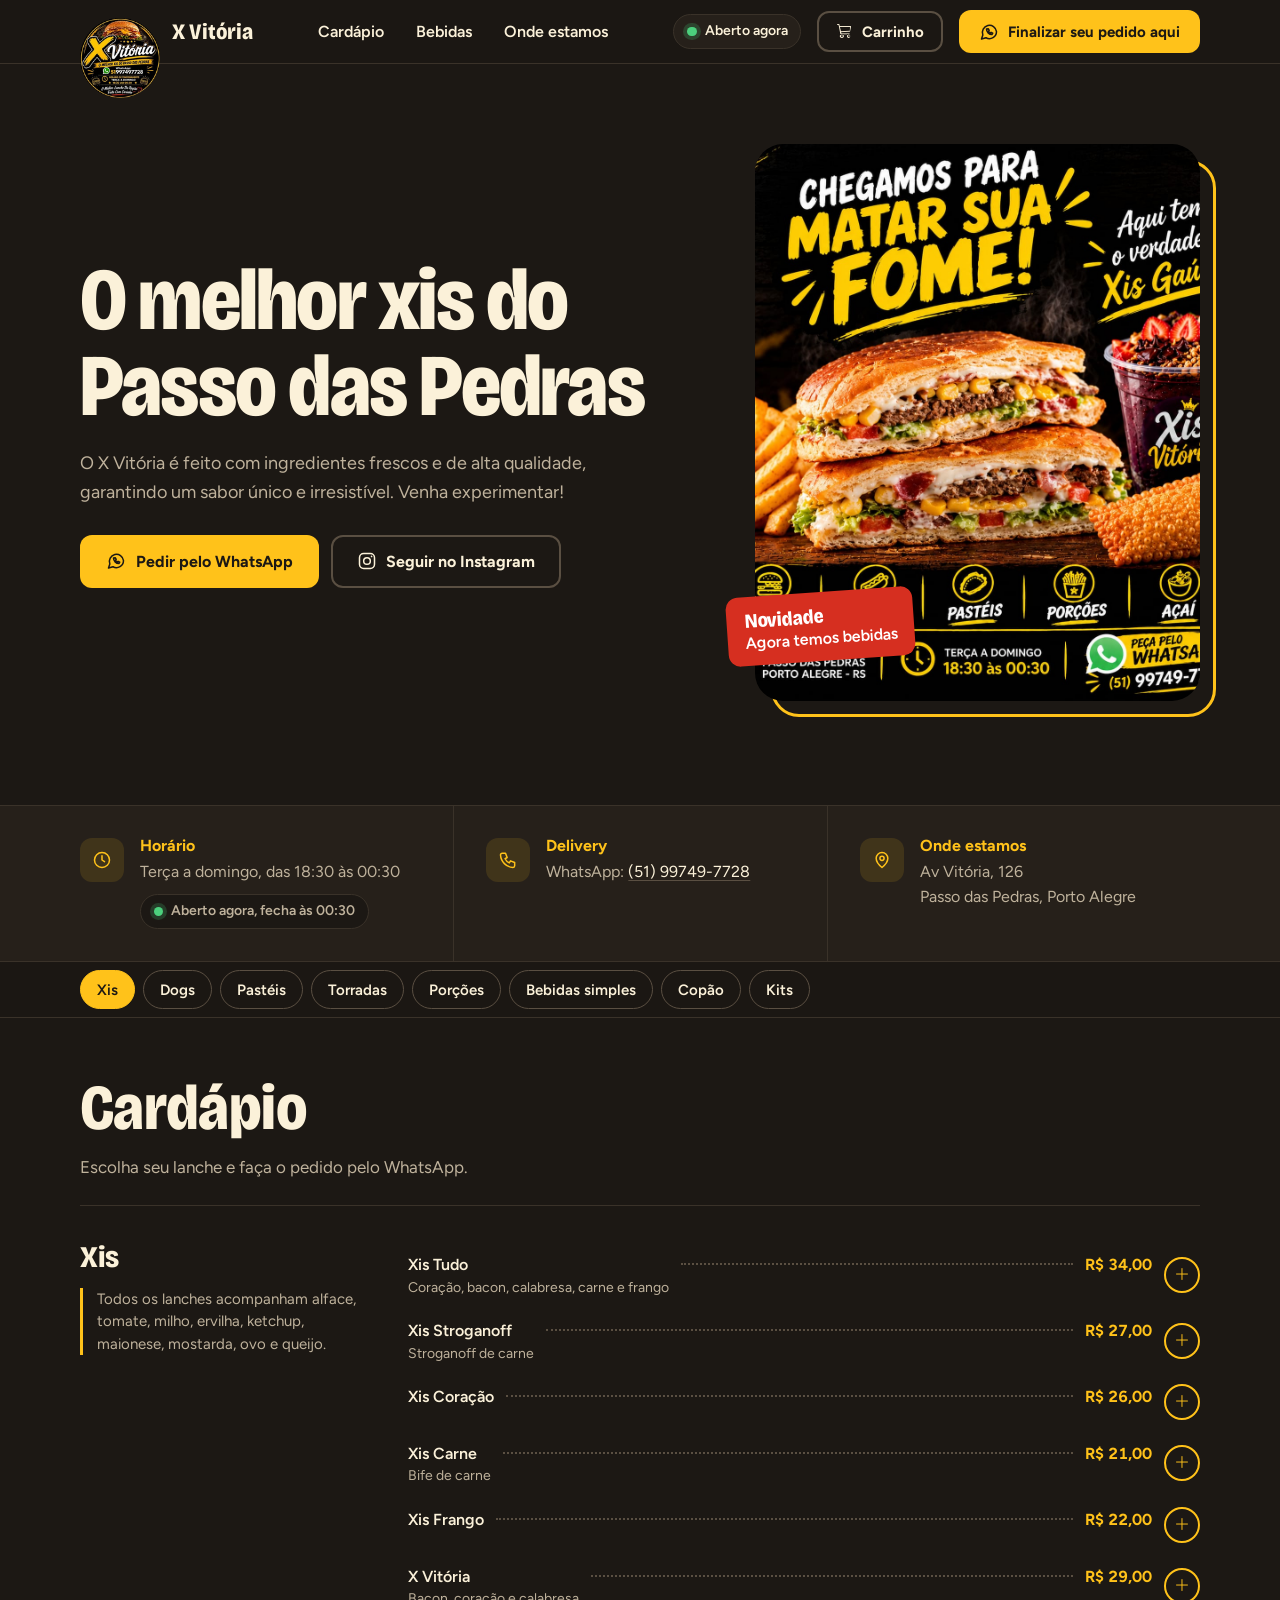
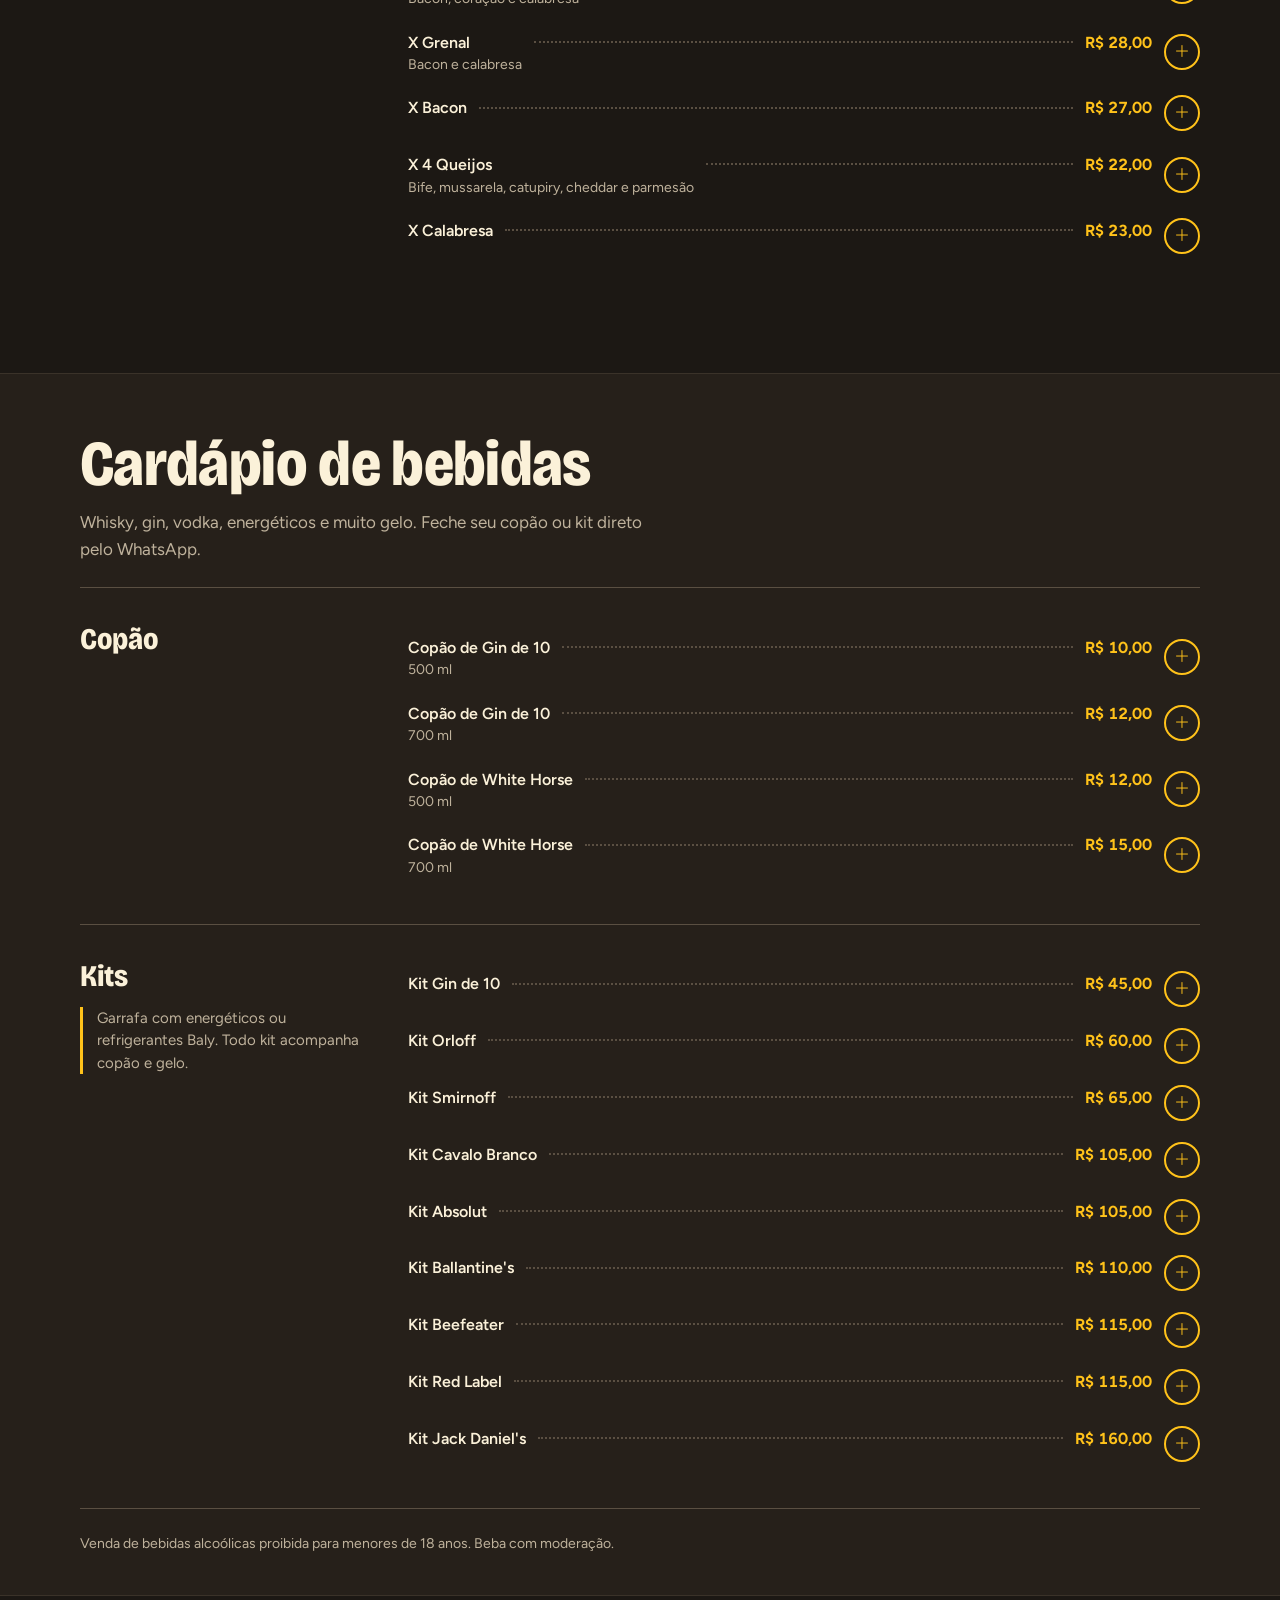
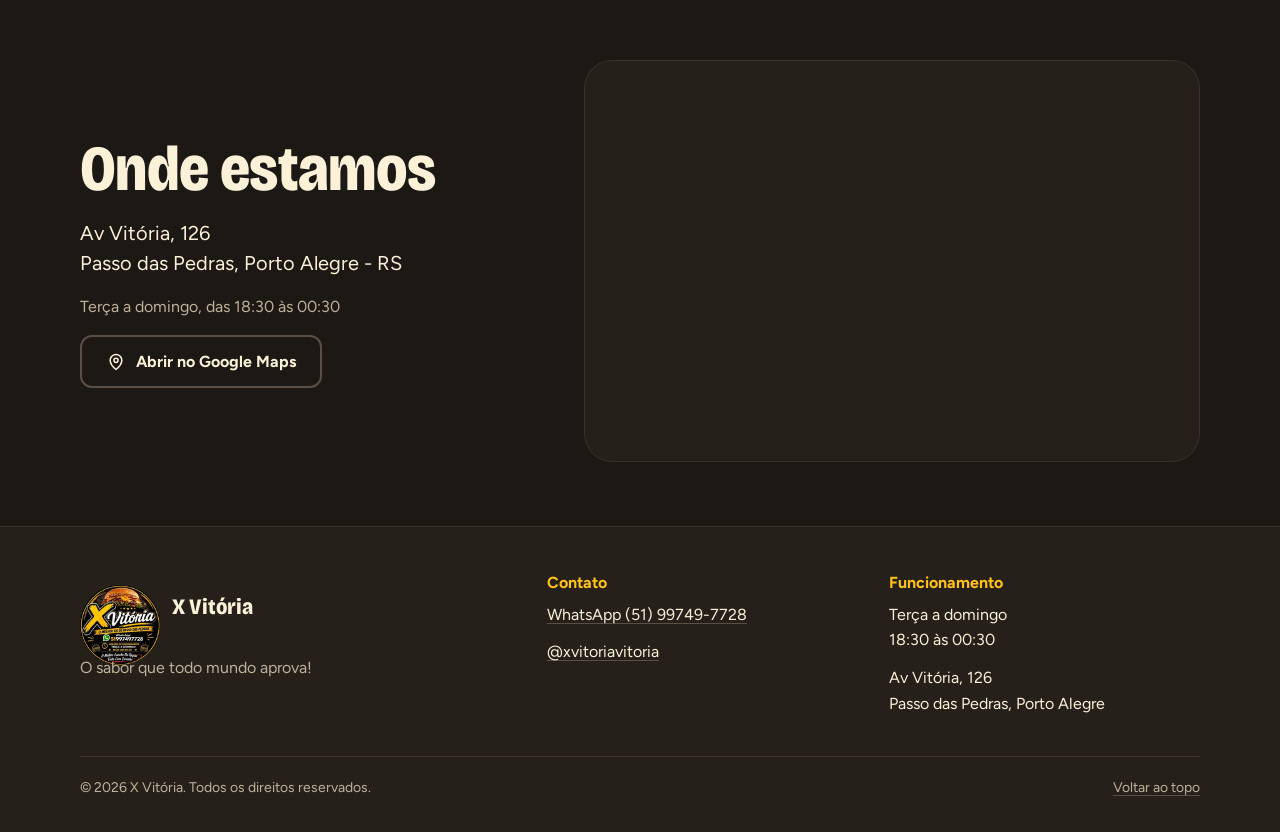
==== index.html @ 12dd5bd5 "Add files via upload" ====
<!DOCTYPE html>
<html lang="pt-BR">
<head>
    <meta charset="UTF-8">
    <meta name="viewport" content="width=device-width, initial-scale=1.0">

    <title>X Vitória | Xis, dogs e pastéis no Passo das Pedras, Porto Alegre</title>
    <meta name="description" content="Cardápio e pedidos do X Vitória, no Passo das Pedras, em Porto Alegre. Xis, dogs, pastéis, porções e bebidas. Terça a domingo, das 18:30 às 00:30. Peça pelo WhatsApp.">
    <meta name="theme-color" content="#1c1814">

    <!-- Aparência quando o link é compartilhado (WhatsApp, Instagram, etc.) -->
    <meta property="og:type" content="restaurant">
    <meta property="og:locale" content="pt_BR">
    <meta property="og:title" content="X Vitória | O melhor xis do Passo das Pedras">
    <meta property="og:description" content="Xis, dogs, pastéis, porções e bebidas. Terça a domingo, das 18:30 às 00:30. Peça pelo WhatsApp.">
    <!-- Quando o site estiver no ar, adicione a imagem de compartilhamento com o endereço completo:
    <meta property="og:image" content="https://SEU-DOMINIO.com.br/xis.jpg"> -->

    <!-- FAVICON (ícone da aba do navegador): quando tiver o logo, tire os comentários da linha abaixo
    <link rel="icon" href="logo.png"> -->

    <link rel="preconnect" href="https://fonts.googleapis.com">
    <link rel="preconnect" href="https://fonts.gstatic.com" crossorigin>
    <link rel="stylesheet" href="https://fonts.googleapis.com/css2?family=Bricolage+Grotesque:opsz,wdth,wght@12..96,75..100,600..800&family=Figtree:wght@400;500;600;700&display=swap">
    <link rel="stylesheet" href="https://cdn.jsdelivr.net/npm/bootstrap-icons@1.13.1/font/bootstrap-icons.min.css">
    <link rel="stylesheet" href="style.css">

    <!-- Dados estruturados: ajudam o Google a mostrar horário, telefone e endereço nas buscas -->
    <script type="application/ld+json">
    {
        "@context": "https://schema.org",
        "@type": "Restaurant",
        "name": "X Vitória",
        "description": "Xis, dogs, pastéis, porções e bebidas no Passo das Pedras.",
        "servesCuisine": ["Xis", "Lanches", "Pastéis", "Porções"],
        "telephone": "+55 51 99749-7728",
        "address": {
            "@type": "PostalAddress",
            "streetAddress": "Av Vitória, 126 - Passo das Pedras",
            "addressLocality": "Porto Alegre",
            "addressRegion": "RS",
            "addressCountry": "BR"
        },
        "openingHoursSpecification": [{
            "@type": "OpeningHoursSpecification",
            "dayOfWeek": ["Tuesday", "Wednesday", "Thursday", "Friday", "Saturday", "Sunday"],
            "opens": "18:30",
            "closes": "00:30"
        }],
        "sameAs": ["https://www.instagram.com/xvitoriavitoria"]
    }
    </script>
</head>
<body id="topo">

    <!-- Ícones reutilizáveis (aparecem onde houver <use href="#i-...">) -->
    <svg width="0" height="0" style="position:absolute" aria-hidden="true" focusable="false">
        <symbol id="i-whatsapp" viewBox="0 0 24 24"><path d="M21 11.5a8.5 8.5 0 0 1-12.6 7.4L3 20.5l1.6-5A8.5 8.5 0 1 1 21 11.5z"/><path d="M9 8.5c0 3.5 3 6.5 6.5 6.5l1-1.6-2-1-1 .8c-.9-.4-1.7-1.2-2.1-2.1l.8-1-1-2z"/></symbol>
        <symbol id="i-instagram" viewBox="0 0 24 24"><rect x="3" y="3" width="18" height="18" rx="5"/><circle cx="12" cy="12" r="4"/><circle cx="17.5" cy="6.5" r="1" fill="currentColor" stroke="none"/></symbol>
        <symbol id="i-relogio" viewBox="0 0 24 24"><circle cx="12" cy="12" r="9"/><path d="M12 7v5l3 2"/></symbol>
        <symbol id="i-telefone" viewBox="0 0 24 24"><path d="M5 4h4l2 5-2.5 1.5a11 11 0 0 0 5 5L15 13l5 2v4a2 2 0 0 1-2 2A16 16 0 0 1 3 6a2 2 0 0 1 2-2z"/></symbol>
        <symbol id="i-local" viewBox="0 0 24 24"><path d="M12 21s7-5.5 7-11a7 7 0 1 0-14 0c0 5.5 7 11 7 11z"/><circle cx="12" cy="10" r="2.5"/></symbol>
    </svg>

    <a class="pular" href="#conteudo">Pular para o conteúdo</a>

    <!-- ==================== CABEÇALHO ==================== -->
    <header class="topo">
        <div class="container topo-conteudo">

            <a class="marca" href="#topo" aria-label="X Vitória, voltar ao início">
                <span class="logo-slot"><img src="img/favicon.png" alt="Logo do X Vitória"> </span>
                <span class="marca-nome">X Vitória</span>
            </a>

            <nav class="menu-principal" aria-label="Principal">
                <a href="#cardapio">Cardápio</a>
                <a href="#bebidas">Bebidas</a>
                <a href="#localizacao">Onde estamos</a>
            </nav>

            <div class="topo-acoes">
                <p class="status" data-status="curto">
                    <span class="status-ponto" aria-hidden="true"></span>
                    <span class="status-texto">Terça a domingo</span>
                </p>
                <a class="btn btn-contorno btn-pequeno carrinho-topo" href="pedido.html" aria-label="Ver carrinho">
                    <i class="bi bi-cart3" aria-hidden="true"></i>
                    <span>Carrinho</span>
                    <b class="carrinho-contador" data-carrinho-contador hidden>0</b>
                </a>
                <a class="btn btn-primario btn-pequeno topo-cta" href="pedido.html" target="_blank" rel="noopener">
                    <svg class="icone" aria-hidden="true"><use href="#i-whatsapp"/></svg>
                    Finalizar seu pedido aqui
                </a>
            </div>

        </div>
    </header>

    <main id="conteudo">

        <!-- ==================== HERO ==================== -->
        <section class="hero" aria-labelledby="titulo-hero">
            <div class="container hero-grade">

                <div class="hero-texto">
                    <h1 id="titulo-hero">O melhor xis do Passo das Pedras</h1>
                    <p>O X Vitória é feito com ingredientes frescos e de alta qualidade, garantindo um sabor único e irresistível. Venha experimentar!</p>
                    <div class="hero-acoes">
                        <a class="btn btn-primario" href="https://wa.me/5551997497728?text=Ol%C3%A1!%20Vim%20pelo%20site%20e%20quero%20fazer%20um%20pedido." target="_blank" rel="noopener">
                            <svg class="icone" aria-hidden="true"><use href="#i-whatsapp"/></svg>
                            Pedir pelo WhatsApp
                        </a>
                        <a class="btn btn-contorno" href="https://www.instagram.com/xvitoriavitoria" target="_blank" rel="noopener">
                            <svg class="icone" aria-hidden="true"><use href="#i-instagram"/></svg>
                            Seguir no Instagram
                        </a>
                    </div>
                </div>

                <figure class="hero-foto">
                    <div class="hero-foto-moldura">
                        <img src="img/log.pag.jpeg" alt="Xis do X Vitória" fetchpriority="high">
                    </div>
                    <a class="selo" href="#bebidas">
                        <strong>Novidade</strong>
                        Agora temos bebidas
                    </a>
                </figure>

            </div>
        </section>

        <!-- ==================== INFORMAÇÕES RÁPIDAS ==================== -->
        <section class="info" aria-label="Horário, pedidos e endereço">
            <div class="container info-grade">

                <div class="info-item">
                    <span class="info-icone"><svg class="icone" aria-hidden="true"><use href="#i-relogio"/></svg></span>
                    <div>
                        <h2 class="info-titulo">Horário</h2>
                        <p>Terça a domingo, das 18:30 às 00:30</p>
                        <p class="status status-inline" data-status="longo">
                            <span class="status-ponto" aria-hidden="true"></span>
                            <span class="status-texto">Verificando horário</span>
                        </p>
                    </div>
                </div>

                <div class="info-item">
                    <span class="info-icone"><svg class="icone" aria-hidden="true"><use href="#i-telefone"/></svg></span>
                    <div>
                        <h2 class="info-titulo">Delivery</h2>
                        <p>WhatsApp: <a href="https://wa.me/5551997497728" target="_blank" rel="noopener">(51) 99749-7728</a></p>
                    </div>
                </div>

                <div class="info-item">
                    <span class="info-icone"><svg class="icone" aria-hidden="true"><use href="#i-local"/></svg></span>
                    <div>
                        <h2 class="info-titulo">Onde estamos</h2>
                        <p>Av Vitória, 126<br>Passo das Pedras, Porto Alegre</p>
                    </div>
                </div>

            </div>
        </section>

        <!-- ==================== CARDÁPIO + BEBIDAS ==================== -->
        <div class="menu">

            <nav class="cat-nav" aria-label="Categorias do cardápio">
                <div class="cat-nav-interno">
                    <ul class="cat-lista">
                        <li><a href="#xis">Xis</a></li>
                        <li><a href="#dogs">Dogs</a></li>
                        <li><a href="#pasteis">Pastéis</a></li>
                        <li><a href="#torradas">Torradas</a></li>
                        <li><a href="#porcoes">Porções</a></li>
                        <li><a href="#bebidas-simples">Bebidas simples</a></li>
                        <li><a href="#copao">Copão</a></li>
                        <li><a href="#kits">Kits</a></li>
                    </ul>
                </div>
            </nav>

            <section class="secao" id="cardapio" aria-labelledby="titulo-cardapio">
                <div class="container">
                    <div class="secao-cabecalho">
                        <h2 id="titulo-cardapio">Cardápio</h2>
                        <p>Escolha seu lanche e faça o pedido pelo WhatsApp.</p>
                    </div>

                    <div class="categoria" id="xis">
                        <div class="categoria-cabecalho">
                            <h3>Xis</h3>
                            <p class="categoria-nota">Todos os lanches acompanham alface, tomate, milho, ervilha, ketchup, maionese, mostarda, ovo e queijo.</p>
                        </div>
                        <ul class="lista">
                            <li class="item"><div class="item-info"><span class="item-nome">Xis Tudo</span><span class="item-desc">Coração, bacon, calabresa, carne e frango</span></div><span class="item-pontos" aria-hidden="true"></span><span class="item-preco">R$ 34,00</span></li>
                            <li class="item"><div class="item-info"><span class="item-nome">Xis Stroganoff</span><span class="item-desc">Stroganoff de carne</span></div><span class="item-pontos" aria-hidden="true"></span><span class="item-preco">R$ 27,00</span></li>
                            <li class="item"><div class="item-info"><span class="item-nome">Xis Coração</span></div><span class="item-pontos" aria-hidden="true"></span><span class="item-preco">R$ 26,00</span></li>
                            <li class="item"><div class="item-info"><span class="item-nome">Xis Carne</span><span class="item-desc">Bife de carne</span></div><span class="item-pontos" aria-hidden="true"></span><span class="item-preco">R$ 21,00</span></li>
                            <li class="item"><div class="item-info"><span class="item-nome">Xis Frango</span></div><span class="item-pontos" aria-hidden="true"></span><span class="item-preco">R$ 22,00</span></li>
                            <li class="item"><div class="item-info"><span class="item-nome">X Vitória</span><span class="item-desc">Bacon, coração e calabresa</span></div><span class="item-pontos" aria-hidden="true"></span><span class="item-preco">R$ 29,00</span></li>
                            <li class="item"><div class="item-info"><span class="item-nome">X Grenal</span><span class="item-desc">Bacon e calabresa</span></div><span class="item-pontos" aria-hidden="true"></span><span class="item-preco">R$ 28,00</span></li>
                            <li class="item"><div class="item-info"><span class="item-nome">X Bacon</span></div><span class="item-pontos" aria-hidden="true"></span><span class="item-preco">R$ 27,00</span></li>
                            <li class="item"><div class="item-info"><span class="item-nome">X 4 Queijos</span><span class="item-desc">Bife, mussarela, catupiry, cheddar e parmesão</span></div><span class="item-pontos" aria-hidden="true"></span><span class="item-preco">R$ 22,00</span></li>
                            <li class="item"><div class="item-info"><span class="item-nome">X Calabresa</span></div><span class="item-pontos" aria-hidden="true"></span><span class="item-preco">R$ 23,00</span></li>
                        </ul>
                    </div>

                    <div class="categoria" id="dogs">
                        <div class="categoria-cabecalho">
                            <h3>Dogs</h3>
                        </div>
                        <ul class="lista">
                            <li class="item"><div class="item-info"><span class="item-nome">Dog 1 salsicha</span></div><span class="item-pontos" aria-hidden="true"></span><span class="item-preco">R$ 13,00</span></li>
                            <li class="item"><div class="item-info"><span class="item-nome">Dog 2 salsichas</span></div><span class="item-pontos" aria-hidden="true"></span><span class="item-preco">R$ 15,00</span></li>
                            <li class="item"><div class="item-info"><span class="item-nome">Dog Calabresa</span></div><span class="item-pontos" aria-hidden="true"></span><span class="item-preco">R$ 17,00</span></li>
                            <li class="item"><div class="item-info"><span class="item-nome">Dog Doce</span><span class="item-desc">Chocolate, morango, queijo e leite condensado</span></div><span class="item-pontos" aria-hidden="true"></span><span class="item-preco">R$ 17,00</span></li>
                        </ul>
                    </div>

                    <div class="categoria" id="pasteis">
                        <div class="categoria-cabecalho">
                            <h3>Pastéis</h3>
                        </div>
                        <ul class="lista">
                            <li class="item"><div class="item-info"><span class="item-nome">Pastel de queijo</span></div><span class="item-pontos" aria-hidden="true"></span><span class="item-preco">R$ 8,50</span></li>
                            <li class="item"><div class="item-info"><span class="item-nome">Pastel de frango</span></div><span class="item-pontos" aria-hidden="true"></span><span class="item-preco">R$ 8,50</span></li>
                            <li class="item"><div class="item-info"><span class="item-nome">Pastel de carne</span></div><span class="item-pontos" aria-hidden="true"></span><span class="item-preco">R$ 8,50</span></li>
                            <li class="item"><div class="item-info"><span class="item-nome">Pastel doce de chocolate</span></div><span class="item-pontos" aria-hidden="true"></span><span class="item-preco">R$ 8,50</span></li>
                            <li class="item"><div class="item-info"><span class="item-nome">Pastel de chocolate branco</span></div><span class="item-pontos" aria-hidden="true"></span><span class="item-preco">R$ 8,50</span></li>
                            <li class="item"><div class="item-info"><span class="item-nome">Pastel de chocolate preto</span></div><span class="item-pontos" aria-hidden="true"></span><span class="item-preco">R$ 8,50</span></li>
                            <li class="item"><div class="item-info"><span class="item-nome">Pastel napolitano</span></div><span class="item-pontos" aria-hidden="true"></span><span class="item-preco">R$ 8,50</span></li>
                        </ul>
                    </div>

                    <div class="categoria" id="torradas">
                        <div class="categoria-cabecalho">
                            <h3>Torradas</h3>
                        </div>
                        <ul class="lista">
                            <li class="item"><div class="item-info"><span class="item-nome">Presunto e queijo</span></div><span class="item-pontos" aria-hidden="true"></span><span class="item-preco">R$ 15,00</span></li>
                            <li class="item"><div class="item-info"><span class="item-nome">Carne</span></div><span class="item-pontos" aria-hidden="true"></span><span class="item-preco">R$ 15,00</span></li>
                            <li class="item"><div class="item-info"><span class="item-nome">Frango</span></div><span class="item-pontos" aria-hidden="true"></span><span class="item-preco">R$ 15,00</span></li>
                            <li class="item"><div class="item-info"><span class="item-nome">Calabresa</span></div><span class="item-pontos" aria-hidden="true"></span><span class="item-preco">R$ 15,00</span></li>
                        </ul>
                    </div>

                    <div class="categoria" id="porcoes">
                        <div class="categoria-cabecalho">
                            <h3>Porções</h3>
                        </div>
                        <ul class="lista">
                            <li class="item"><div class="item-info"><span class="item-nome">Picadão</span><span class="item-desc">Carne, coração, calabresa, batata frita e pão torrado</span></div><span class="item-pontos" aria-hidden="true"></span><span class="item-preco">R$ 60,00</span></li>
                            <li class="item"><div class="item-info"><span class="item-nome">Fritas sem queijo</span></div><span class="item-pontos" aria-hidden="true"></span><span class="item-preco">R$ 23,00</span></li>
                            <li class="item"><div class="item-info"><span class="item-nome">Fritas com queijo</span></div><span class="item-pontos" aria-hidden="true"></span><span class="item-preco">R$ 27,00</span></li>
                            <li class="item"><div class="item-info"><span class="item-nome">Fritas com queijo cheddar e bacon</span></div><span class="item-pontos" aria-hidden="true"></span><span class="item-preco">R$ 33,00</span></li>
                            <li class="item"><div class="item-info"><span class="item-nome">Fritas com queijo e calabresa</span></div><span class="item-pontos" aria-hidden="true"></span><span class="item-preco">R$ 33,00</span></li>
                        </ul>
                    </div>

                    <div class="categoria" id="bebidas-simples">
                        <div class="categoria-cabecalho">
                            <h3>Bebidas simples</h3>
                        </div>
                        <ul class="lista">
                            <li class="item"><div class="item-info"><span class="item-nome">Refrigerante 2L</span></div><span class="item-pontos" aria-hidden="true"></span><span class="item-preco">R$ 10,00</span></li>
                            <li class="item"><div class="item-info"><span class="item-nome">Coca-Cola 2L</span></div><span class="item-pontos" aria-hidden="true"></span><span class="item-preco">R$ 13,00</span></li>
                            <li class="item"><div class="item-info"><span class="item-nome">Água sem gás</span></div><span class="item-pontos" aria-hidden="true"></span><span class="item-preco">R$ 10,00</span></li>
                            <li class="item"><div class="item-info"><span class="item-nome">Água com gás</span></div><span class="item-pontos" aria-hidden="true"></span><span class="item-preco">R$ 10,00</span></li>
                            <li class="item"><div class="item-info"><span class="item-nome">Cerveja litrão</span></div><span class="item-pontos" aria-hidden="true"></span><span class="item-preco">R$ 12,00</span></li>
                            <li class="item"><div class="item-info"><span class="item-nome">Cerveja lata</span></div><span class="item-pontos" aria-hidden="true"></span><span class="item-preco">R$ 6,00</span></li>
                            <li class="item"><div class="item-info"><span class="item-nome">Refrigerante lata</span></div><span class="item-pontos" aria-hidden="true"></span><span class="item-preco">R$ 5,00</span></li>
                        </ul>
                    </div>
                </div>
            </section>

            <section class="secao secao-bebidas" id="bebidas" aria-labelledby="titulo-bebidas">
                <div class="container">
                    <div class="secao-cabecalho">
                        <h2 id="titulo-bebidas">Cardápio de bebidas</h2>
                        <p>Whisky, gin, vodka, energéticos e muito gelo. Feche seu copão ou kit direto pelo WhatsApp.</p>
                    </div>

                    <div class="categoria" id="copao">
                        <div class="categoria-cabecalho">
                            <h3>Copão</h3>
                        </div>
                        <ul class="lista">
                            <li class="item"><div class="item-info"><span class="item-nome">Copão de Gin de 10</span><span class="item-desc">500 ml</span></div><span class="item-pontos" aria-hidden="true"></span><span class="item-preco">R$ 10,00</span></li>
                            <li class="item"><div class="item-info"><span class="item-nome">Copão de Gin de 10</span><span class="item-desc">700 ml</span></div><span class="item-pontos" aria-hidden="true"></span><span class="item-preco">R$ 12,00</span></li>
                            <li class="item"><div class="item-info"><span class="item-nome">Copão de White Horse</span><span class="item-desc">500 ml</span></div><span class="item-pontos" aria-hidden="true"></span><span class="item-preco">R$ 12,00</span></li>
                            <li class="item"><div class="item-info"><span class="item-nome">Copão de White Horse</span><span class="item-desc">700 ml</span></div><span class="item-pontos" aria-hidden="true"></span><span class="item-preco">R$ 15,00</span></li>
                        </ul>
                    </div>

                    <div class="categoria" id="kits">
                        <div class="categoria-cabecalho">
                            <h3>Kits</h3>
                            <p class="categoria-nota">Garrafa com energéticos ou refrigerantes Baly. Todo kit acompanha copão e gelo.</p>
                        </div>
                        <ul class="lista">
                            <li class="item"><div class="item-info"><span class="item-nome">Kit Gin de 10</span></div><span class="item-pontos" aria-hidden="true"></span><span class="item-preco">R$ 45,00</span></li>
                            <li class="item"><div class="item-info"><span class="item-nome">Kit Orloff</span></div><span class="item-pontos" aria-hidden="true"></span><span class="item-preco">R$ 60,00</span></li>
                            <li class="item"><div class="item-info"><span class="item-nome">Kit Smirnoff</span></div><span class="item-pontos" aria-hidden="true"></span><span class="item-preco">R$ 65,00</span></li>
                            <li class="item"><div class="item-info"><span class="item-nome">Kit Cavalo Branco</span></div><span class="item-pontos" aria-hidden="true"></span><span class="item-preco">R$ 105,00</span></li>
                            <li class="item"><div class="item-info"><span class="item-nome">Kit Absolut</span></div><span class="item-pontos" aria-hidden="true"></span><span class="item-preco">R$ 105,00</span></li>
                            <li class="item"><div class="item-info"><span class="item-nome">Kit Ballantine's</span></div><span class="item-pontos" aria-hidden="true"></span><span class="item-preco">R$ 110,00</span></li>
                            <li class="item"><div class="item-info"><span class="item-nome">Kit Beefeater</span></div><span class="item-pontos" aria-hidden="true"></span><span class="item-preco">R$ 115,00</span></li>
                            <li class="item"><div class="item-info"><span class="item-nome">Kit Red Label</span></div><span class="item-pontos" aria-hidden="true"></span><span class="item-preco">R$ 115,00</span></li>
                            <li class="item"><div class="item-info"><span class="item-nome">Kit Jack Daniel's</span></div><span class="item-pontos" aria-hidden="true"></span><span class="item-preco">R$ 160,00</span></li>
                        </ul>
                    </div>

                    <p class="aviso-idade">Venda de bebidas alcoólicas proibida para menores de 18 anos. Beba com moderação.</p>
                </div>
            </section>

        </div>

        <!-- ==================== LOCALIZAÇÃO ==================== -->
        <section class="local" id="localizacao" aria-labelledby="titulo-local">
            <div class="container local-grade">

                <div class="local-texto">
                    <h2 id="titulo-local">Onde estamos</h2>
                    <address>
                        Av Vitória, 126<br>
                        Passo das Pedras, Porto Alegre - RS
                    </address>
                    <p>Terça a domingo, das 18:30 às 00:30</p>
                    <a class="btn btn-contorno" href="https://www.google.com/maps/search/?api=1&amp;query=Av+Vit%C3%B3ria+126+Passo+das+Pedras+Porto+Alegre+RS" target="_blank" rel="noopener">
                        <svg class="icone" aria-hidden="true"><use href="#i-local"/></svg>
                        Abrir no Google Maps
                    </a>
                </div>

                <div class="mapa">
                    <iframe
                        title="Mapa com a localização do X Vitória, na Av Vitória, 126, Passo das Pedras"
                        src="https://www.google.com/maps?q=Av+Vit%C3%B3ria+126+Passo+das+Pedras+Porto+Alegre+RS&amp;output=embed"
                        loading="lazy"
                        referrerpolicy="no-referrer-when-downgrade"
                        allowfullscreen></iframe>
                </div>

            </div>
        </section>

    </main>

    <!-- ==================== RODAPÉ ==================== -->
    <footer class="rodape">
        <div class="container">
            <div class="rodape-grade">

                <div class="rodape-marca">
                    <div class="marca">
                        <!-- Segundo espaço do logo: mesmo procedimento do cabeçalho (troque "LOGO" pelo <img>) -->
                        <span class="logo-slot logo-slot-grande"><img src="img/favicon.png" alt="Logo X Vitória"></span>
                        <span class="marca-nome">X Vitória</span>
                    </div>
                    <p>O sabor que todo mundo aprova!</p>
                </div>

                <div>
                    <h2 class="rodape-titulo">Contato</h2>
                    <p><a href="https://wa.me/5551997497728" target="_blank" rel="noopener">WhatsApp (51) 99749-7728</a></p>
                    <p><a href="https://www.instagram.com/xvitoriavitoria" target="_blank" rel="noopener">@xvitoriavitoria</a></p>
                </div>

                <div>
                    <h2 class="rodape-titulo">Funcionamento</h2>
                    <p>Terça a domingo<br>18:30 às 00:30</p>
                    <p>Av Vitória, 126<br>Passo das Pedras, Porto Alegre</p>
                </div>

            </div>

            <div class="rodape-fim">
                <p>© <span data-ano>2026</span> X Vitória. Todos os direitos reservados.</p>
                <a href="#topo">Voltar ao topo</a>
            </div>
        </div>
    </footer>

    <!-- Barra de pedido fixa (só aparece no celular) -->
    <div class="pedido-fixo">
        <a class="btn btn-primario" href="pedido.html" target="_blank" rel="noopener">
            <svg class="icone" aria-hidden="true"><use href="#i-whatsapp"/></svg>
            Finalizar seu pedido
        </a>
    </div>

    <script src="script.js"></script>
</body>
</html>
---- style.css ----
/* ==========================================================================
   X VITÓRIA — style.css

   ÍNDICE
   1. Variáveis (cores, fontes, tamanhos)  ← mude aqui para ajustar o visual
   2. Base
   3. Botões e status
   4. Cabeçalho e logo
   5. Hero (topo da página)
   6. Informações rápidas
   7. Cardápio
   8. Cardápio de bebidas
   9. Localização
   10. Rodapé
   11. Barra de pedido fixa (celular)
   12. Desktop (a partir de 900px)
   ========================================================================== */


/* ==========================================================================
   1. VARIÁVEIS
   A paleta vem dos ingredientes do xis: mostarda, ketchup e maionese.
   ========================================================================== */
:root {
    /* Cores */
    --chapa: #1c1814;          /* fundo principal (cor de chapa quente) */
    --carvao: #26201a;         /* fundo de faixas e painéis */
    --linha: #3a3229;          /* divisórias sutis */
    --linha-forte: #5a4f42;    /* bordas de botões e pontilhado */
    --maionese: #fbf1d9;       /* texto principal */
    --pao: #bfb29c;            /* texto secundário */
    --mostarda: #ffc21a;       /* destaque principal (preços, botões) */
    --ketchup: #d62f20;        /* destaque secundário (selo de novidade) */
    --verde: #4cd07d;          /* só para o "aberto agora" */

    /* Fontes */
    --fonte-titulo: 'Bricolage Grotesque', 'Arial Narrow', Arial, sans-serif;
    --fonte-texto: 'Figtree', system-ui, -apple-system, 'Segoe UI', Roboto, Arial, sans-serif;

    /* Formas */
    --raio: 12px;
    --raio-grande: 28px;

    /* Medidas do layout */
    --header-h: 64px;          /* altura do cabeçalho */
    --nav-h: 56px;             /* altura da barra de categorias */
    --logo-tam: 44px;          /* ALTURA DO LOGO no cabeçalho */
}


/* ==========================================================================
   2. BASE
   ========================================================================== */
*,
*::before,
*::after {
    box-sizing: border-box;
}

html {
    -webkit-text-size-adjust: 100%;
}

/* Rolagem suave, só para quem não pediu para reduzir animações */
@media (prefers-reduced-motion: no-preference) {
    html {
        scroll-behavior: smooth;
    }
}

body {
    margin: 0;
    font-family: var(--fonte-texto);
    font-size: 1rem;
    line-height: 1.6;
    color: var(--maionese);
    background-color: var(--chapa);
    overflow-x: hidden;
}

h1, h2, h3 {
    margin: 0;
    font-family: var(--fonte-titulo);
    font-weight: 800;
    font-stretch: 85%;
    line-height: 1.05;
    letter-spacing: -0.01em;
    color: var(--maionese);
}

p {
    margin: 0;
}

a {
    color: inherit;
}

img {
    max-width: 100%;
}

address {
    font-style: normal;
}

.container {
    width: min(100% - 2.5rem, 1120px);
    margin-inline: auto;
}

/* Foco visível para quem navega pelo teclado */
:focus-visible {
    outline: 3px solid var(--mostarda);
    outline-offset: 3px;
}

/* Link "pular para o conteúdo" (acessibilidade) */
.pular {
    position: absolute;
    left: 1rem;
    top: -4rem;
    z-index: 100;
    padding: 0.75rem 1rem;
    border-radius: var(--raio);
    background: var(--mostarda);
    color: var(--chapa);
    font-weight: 700;
    text-decoration: none;
}

.pular:focus {
    top: 1rem;
}


/* ==========================================================================
   3. BOTÕES E STATUS
   ========================================================================== */
.btn {
    display: inline-flex;
    align-items: center;
    justify-content: center;
    gap: 0.6rem;
    padding: 0.9rem 1.5rem;
    border: 2px solid transparent;
    border-radius: var(--raio);
    font-family: var(--fonte-texto);
    font-size: 1rem;
    font-weight: 700;
    line-height: 1.2;
    text-decoration: none;
    cursor: pointer;
    transition: background-color 0.2s ease, border-color 0.2s ease, color 0.2s ease, transform 0.2s ease;
}

.btn:active {
    transform: translateY(1px);
}

.btn-primario {
    background-color: var(--mostarda);
    color: var(--chapa);
}

.btn-primario:hover {
    background-color: #ffd24d;
}

.btn-contorno {
    border-color: var(--linha-forte);
    color: var(--maionese);
}

.btn-contorno:hover {
    border-color: var(--mostarda);
    color: var(--mostarda);
}

.btn-pequeno {
    padding: 0.6rem 1.1rem;
    font-size: 0.9375rem;
}

/* Ícones (definidos no HTML com <use href="#i-...">) */
.icone {
    flex: none;
    width: 1.25rem;
    height: 1.25rem;
    fill: none;
    stroke: currentColor;
    stroke-width: 1.8;
    stroke-linecap: round;
    stroke-linejoin: round;
}

/* Indicador "Aberto agora / Fechado" (o texto é preenchido pelo script.js) */
.status {
    display: inline-flex;
    align-items: center;
    gap: 0.5rem;
    padding: 0.35rem 0.8rem;
    border: 1px solid var(--linha);
    border-radius: 999px;
    background-color: var(--carvao);
    font-size: 0.875rem;
    font-weight: 600;
    white-space: nowrap;
}

.status-ponto {
    width: 0.6rem;
    height: 0.6rem;
    border-radius: 50%;
    background-color: var(--pao);
}

.status[data-aberto="true"] .status-ponto {
    background-color: var(--verde);
    box-shadow: 0 0 0 4px rgb(76 208 125 / 0.2);
}

.status[data-aberto="false"] .status-ponto {
    background-color: var(--ketchup);
}


/* ==========================================================================
   4. CABEÇALHO E LOGO
   ========================================================================== */
.topo {
    position: sticky;
    top: 0;
    z-index: 50;
    height: var(--header-h);
    background-color: rgb(28 24 20 / 0.92);
    border-bottom: 1px solid var(--linha);
    -webkit-backdrop-filter: blur(10px);
    backdrop-filter: blur(10px);
}

.topo-conteudo {
    display: flex;
    align-items: center;
    justify-content: space-between;
    gap: 1rem;
    height: 100%;
}

.marca {
    display: flex;
    align-items: center;
    gap: 0.75rem;
    color: inherit;
    text-decoration: none;
}

.marca-nome {
    font-family: var(--fonte-titulo);
    font-size: 1.375rem;
    font-weight: 800;
    font-stretch: 85%;
    line-height: 1;
}

/* ---- ESPAÇO DO LOGO ----
   Enquanto não houver imagem, mostra uma caixa tracejada com a palavra LOGO.
   Quando você colocar <img> dentro dele, a caixa some e a imagem se ajusta
   sozinha à altura definida em --logo-tam (no topo deste arquivo). */
.logo-slot {
    display: grid;
    place-items: center;
    height: var(--logo-tam);
    min-width: var(--logo-tam);
    padding-inline: 0.5rem;
    border: 2px dashed var(--linha-forte);
    border-radius: var(--raio);
    color: var(--pao);
    font-family: var(--fonte-titulo);
    font-size: 0.6875rem;
    font-weight: 800;
    letter-spacing: 0.08em;
    line-height: 1;
}

.logo-slot:has(img) {
    padding: 0;
    border: 0;
}

.logo-slot img {
    display: block;
    height: 80%;
    width: auto;
    max-width: 100px;
    object-fit: contain;
}

.logo-slot-grande {
    --logo-tam: 64px;
}

/* Menu de links (só no desktop) */
.menu-principal {
    display: none;
}

.menu-principal a {
    font-weight: 600;
    text-decoration: none;
    transition: color 0.2s ease;
}

.menu-principal a:hover {
    color: var(--mostarda);
}

.topo-acoes {
    display: flex;
    align-items: center;
    gap: 1rem;
}

/* No celular o pedido é feito pela barra fixa de baixo */
.topo-cta {
    display: none;
}


/* ==========================================================================
   5. HERO
   ========================================================================== */
.hero {
    padding-block: 2.5rem 3.5rem;
}

.hero-grade {
    display: grid;
    gap: 2.75rem;
    align-items: center;
}

.hero-texto h1 {
    margin-bottom: 1.25rem;
    font-size: clamp(2.75rem, 10vw, 5.5rem);
    line-height: 0.98;
    letter-spacing: -0.02em;
    text-wrap: balance;
}

.hero-texto p {
    max-width: 34rem;
    margin-bottom: 1.75rem;
    font-size: 1.125rem;
    color: var(--pao);
}

.hero-acoes {
    display: flex;
    flex-wrap: wrap;
    gap: 0.75rem;
}

/* Foto do xis com moldura mostarda deslocada */
.hero-foto {
    position: relative;
    margin: 0;
}

.hero-foto::before {
    content: "";
    position: absolute;
    inset: 0;
    transform: translate(12px, 12px);
    border: 3px solid var(--mostarda);
    border-radius: var(--raio-grande);
}

.hero-foto-moldura {
    position: relative;
    aspect-ratio: 5 / 4;
    overflow: hidden;
    border-radius: var(--raio-grande);
    background-color: var(--carvao);
}

.hero-foto-moldura img {
    display: block;
    width: 100%;
    height: 100%;
    object-fit: cover;
}

/* Se a foto xis.jpg não carregar, mostra um aviso em vez de imagem quebrada */
.hero-foto-moldura.sem-foto {
    display: grid;
    place-items: center;
    border: 2px dashed var(--linha-forte);
    color: var(--pao);
    text-align: center;
}

.hero-foto-moldura.sem-foto img {
    display: none;
}

.hero-foto-moldura.sem-foto::after {
    content: "Coloque a foto do xis\A (arquivo xis.jpg)";
    white-space: pre;
}

/* Selo de novidade sobre a foto */
.selo {
    position: absolute;
    left: -0.5rem;
    bottom: 1.5rem;
    z-index: 2;
    display: block;
    padding: 0.75rem 1.1rem;
    border-radius: var(--raio);
    background-color: var(--ketchup);
    color: #fff;
    font-weight: 600;
    line-height: 1.25;
    text-decoration: none;
    transform: rotate(-4deg);
    transition: transform 0.2s ease;
}

.selo strong {
    display: block;
    font-family: var(--fonte-titulo);
    font-size: 1.25rem;
    font-weight: 800;
    font-stretch: 85%;
}

.selo:hover {
    transform: rotate(-2deg) scale(1.04);
}

/* Única animação automática do site: entrada do topo da página */
@media (prefers-reduced-motion: no-preference) {
    .hero-texto > *,
    .hero-foto {
        animation: entrada 0.7s cubic-bezier(0.2, 0.7, 0.2, 1) both;
    }

    .hero-texto > :nth-child(2) { animation-delay: 0.08s; }
    .hero-texto > :nth-child(3) { animation-delay: 0.16s; }
    .hero-foto { animation-delay: 0.2s; }
}

@keyframes entrada {
    from {
        opacity: 0;
        transform: translateY(18px);
    }
    to {
        opacity: 1;
        transform: none;
    }
}


/* ==========================================================================
   6. INFORMAÇÕES RÁPIDAS
   ========================================================================== */
.info {
    border-block: 1px solid var(--linha);
    background-color: var(--carvao);
}

.info-grade {
    display: grid;
}

.info-item {
    display: flex;
    gap: 1rem;
    padding-block: 1.5rem;
    border-bottom: 1px solid var(--linha);
}

.info-item:last-child {
    border-bottom: 0;
}

.info-icone {
    display: grid;
    flex: none;
    place-items: center;
    width: 2.75rem;
    height: 2.75rem;
    border-radius: var(--raio);
    background-color: rgb(255 194 26 / 0.12);
    color: var(--mostarda);
}

.info-titulo {
    margin-bottom: 0.25rem;
    font-family: var(--fonte-texto);
    font-size: 1rem;
    font-weight: 700;
    font-stretch: 100%;
    letter-spacing: 0;
    color: var(--mostarda);
}

.info-item p {
    color: var(--pao);
}

.info-item a {
    color: var(--maionese);
    text-decoration-color: var(--linha-forte);
    text-underline-offset: 3px;
}

.info-item a:hover {
    color: var(--mostarda);
}

.status-inline {
    margin-top: 0.6rem;
    background-color: var(--chapa);
    color: var(--maionese);
}


/* ==========================================================================
   7. CARDÁPIO
   ========================================================================== */
.menu {
    position: relative;
}

/* Barra de categorias: fica presa embaixo do cabeçalho ao rolar */
.cat-nav {
    position: sticky;
    top: var(--header-h);
    z-index: 40;
    height: var(--nav-h);
    background-color: rgb(28 24 20 / 0.94);
    border-bottom: 1px solid var(--linha);
    -webkit-backdrop-filter: blur(10px);
    backdrop-filter: blur(10px);
}

.cat-nav-interno {
    max-width: 1160px;
    height: 100%;
    margin-inline: auto;
}

.cat-lista {
    position: relative;
    display: flex;
    align-items: center;
    gap: 0.5rem;
    height: 100%;
    margin: 0;
    padding: 0 1.25rem;
    list-style: none;
    overflow-x: auto;
    scrollbar-width: none;
}

.cat-lista::-webkit-scrollbar {
    display: none;
}

.cat-lista a {
    display: block;
    padding: 0.4rem 1rem;
    border: 1px solid var(--linha-forte);
    border-radius: 999px;
    font-size: 0.9375rem;
    font-weight: 600;
    text-decoration: none;
    white-space: nowrap;
    transition: background-color 0.2s ease, border-color 0.2s ease, color 0.2s ease;
}

.cat-lista a:hover {
    border-color: var(--mostarda);
    color: var(--mostarda);
}

.cat-lista a[aria-current="true"] {
    border-color: var(--mostarda);
    background-color: var(--mostarda);
    color: var(--chapa);
}

/* Seções e categorias */
.secao {
    padding-block: 3.5rem 1rem;
    scroll-margin-top: calc(var(--header-h) + var(--nav-h));
}

.secao-cabecalho {
    display: grid;
    justify-items: start;
    gap: 0.75rem;
    margin-bottom: 1.5rem;
}

.secao-cabecalho h2 {
    font-size: clamp(2.5rem, 7vw, 4rem);
}

.secao-cabecalho p {
    max-width: 36rem;
    color: var(--pao);
    font-size: 1.0625rem;
}

.categoria {
    display: grid;
    gap: 1.25rem 3rem;
    padding-block: 2.25rem;
    border-top: 1px solid var(--linha);
    scroll-margin-top: calc(var(--header-h) + var(--nav-h));
}

/* Categoria escondida no modo "abas" do cardápio */
.categoria[hidden] {
    display: none;
}

.categoria h3 {
    font-size: 1.875rem;
}

/* Observação que vale para toda a categoria (ex.: o que acompanha os xis) */
.categoria-nota {
    max-width: 26rem;
    margin-top: 0.9rem;
    padding-left: 0.9rem;
    border-left: 3px solid var(--mostarda);
    color: var(--pao);
    font-size: 0.9375rem;
    line-height: 1.5;
}

/* Lista de itens com pontilhado ligando o nome ao preço */
.lista {
    margin: 0;
    padding: 0;
    list-style: none;
}

.item {
    display: flex;
    align-items: baseline;
    gap: 0.75rem;
    padding-block: 0.65rem;
}

.item-info {
    min-width: 0;
}

.item-nome {
    font-weight: 600;
}

.item-desc {
    display: block;
    color: var(--pao);
    font-size: 0.875rem;
    line-height: 1.4;
}

.item-pontos {
    flex: 1;
    min-width: 1rem;
    position: relative;
    top: -0.3em;
    border-bottom: 2px dotted var(--linha-forte);
}

.item-preco {
    color: var(--mostarda);
    font-weight: 700;
    font-variant-numeric: tabular-nums;
    white-space: nowrap;
}


/* ==========================================================================
   8. CARDÁPIO DE BEBIDAS
   ========================================================================== */
.secao-bebidas {
    margin-top: 3.5rem;
    padding-block: 3.5rem 1.5rem;
    border-block: 1px solid var(--linha);
    background-color: var(--carvao);
}

.secao-bebidas .categoria {
    border-top-color: var(--linha-forte);
}

.aviso-idade {
    padding-block: 1.5rem 1rem;
    border-top: 1px solid var(--linha-forte);
    color: var(--pao);
    font-size: 0.875rem;
}


/* ==========================================================================
   9. LOCALIZAÇÃO
   ========================================================================== */
.local {
    padding-block: 4rem;
    scroll-margin-top: var(--header-h);
}

.local-grade {
    display: grid;
    gap: 2rem;
    align-items: center;
}

.local-texto {
    display: grid;
    justify-items: start;
    gap: 1rem;
}

.local-texto h2 {
    font-size: clamp(2.5rem, 7vw, 4rem);
}

.local-texto address {
    font-size: 1.25rem;
    line-height: 1.5;
}

.local-texto p {
    color: var(--pao);
}

.mapa {
    overflow: hidden;
    border: 1px solid var(--linha);
    border-radius: var(--raio-grande);
    background-color: var(--carvao);
}

.mapa iframe {
    display: block;
    width: 100%;
    height: 320px;
    border: 0;
}


/* ==========================================================================
   10. RODAPÉ
   ========================================================================== */
.rodape {
    padding-block: 3rem 6.5rem;
    border-top: 1px solid var(--linha);
    background-color: var(--carvao);
}

.rodape-grade {
    display: grid;
    gap: 2rem;
}

.rodape-marca p {
    margin-top: 1rem;
    color: var(--pao);
}

.rodape-titulo {
    margin-bottom: 0.6rem;
    font-family: var(--fonte-texto);
    font-size: 1rem;
    font-weight: 700;
    font-stretch: 100%;
    letter-spacing: 0;
    color: var(--mostarda);
}

.rodape-grade p + p {
    margin-top: 0.75rem;
}

.rodape a {
    text-decoration-color: var(--linha-forte);
    text-underline-offset: 3px;
}

.rodape a:hover {
    color: var(--mostarda);
}

.rodape-fim {
    display: flex;
    flex-wrap: wrap;
    justify-content: space-between;
    gap: 0.5rem 1.5rem;
    margin-top: 2.5rem;
    padding-top: 1.25rem;
    border-top: 1px solid var(--linha);
    color: var(--pao);
    font-size: 0.875rem;
}


/* ==========================================================================
   11. BARRA DE PEDIDO FIXA (só no celular)
   ========================================================================== */
.pedido-fixo {
    position: fixed;
    inset: auto 0 0 0;
    z-index: 60;
    padding: 0.75rem 1.25rem calc(0.75rem + env(safe-area-inset-bottom, 0px));
    border-top: 1px solid var(--linha);
    background-color: rgb(28 24 20 / 0.96);
    -webkit-backdrop-filter: blur(10px);
    backdrop-filter: blur(10px);
}

.pedido-fixo .btn {
    width: 100%;
}


/* ==========================================================================
   12. TELAS MAIORES
   ========================================================================== */
@media (min-width: 800px) {
    .info-grade {
        grid-template-columns: repeat(3, 1fr);
    }

    .info-item {
        padding: 2rem 2rem 2rem 0;
        border-bottom: 0;
    }

    .info-item + .info-item {
        padding-left: 2rem;
        border-left: 1px solid var(--linha);
    }

    .categoria {
        grid-template-columns: minmax(200px, 280px) 1fr;
    }

    .rodape-grade {
        grid-template-columns: 1.4fr 1fr 1fr;
    }
}

@media (min-width: 900px) {
    :root {
        --logo-tam: 48px;
    }

    .menu-principal {
        display: flex;
        gap: 2rem;
    }

    .topo-cta {
        display: inline-flex;
    }

    .pedido-fixo {
        display: none;
    }

    .hero {
        padding-block: 5rem 6.5rem;
    }

    .hero-grade {
        grid-template-columns: 1.15fr 0.85fr;
        gap: 4.5rem;
    }

    .hero-foto::before {
        transform: translate(16px, 16px);
    }

    .hero-foto-moldura {
        aspect-ratio: 4 / 5;
    }

    .selo {
        left: -1.75rem;
        bottom: 2.5rem;
    }

    .local-grade {
        grid-template-columns: 1fr 1.4fr;
        gap: 4rem;
    }

    .mapa iframe {
        height: 400px;
    }

    .rodape {
        padding-bottom: 2rem;
    }
}

/* Celulares bem pequenos */
@media (max-width: 380px) {
    .marca-nome {
        font-size: 1.125rem;
    }

    .hero-acoes .btn {
        width: 100%;
    }
}
/* ==========================================================================
   PÁGINA DO PEDIDO
   ========================================================================== */

.pedido-pagina {
    min-height: 100vh;
    padding-block: 2rem 5rem;
}

.pedido-cabecalho {
    display: flex;
    align-items: center;
    justify-content: space-between;
    gap: 1rem;
    margin-bottom: 2rem;
}

.pedido-cabecalho h1 {
    font-size: clamp(2.5rem, 8vw, 4rem);
}

.pedido-voltar {
    display: inline-flex;
    align-items: center;
    gap: 0.5rem;
    color: var(--pao);
    text-decoration: none;
    font-weight: 600;
}

.pedido-voltar:hover {
    color: var(--mostarda);
}

.pedido-layout {
    display: grid;
    gap: 2rem;
}

.pedido-box {
    padding: 1.5rem;
    border: 1px solid var(--linha);
    border-radius: var(--raio-grande);
    background-color: var(--carvao);
}

.pedido-box h2 {
    margin-bottom: 1.25rem;
    font-size: 1.75rem;
}

.carrinho-vazio {
    padding-block: 2rem;
    color: var(--pao);
    text-align: center;
}

.carrinho-vazio i {
    display: block;
    margin-bottom: 0.75rem;
    color: var(--mostarda);
    font-size: 2.5rem;
}


/* Produtos dentro do carrinho */

.carrinho-item {
    display: grid;
    grid-template-columns: 1fr auto;
    gap: 1rem;
    padding-block: 1rem;
    border-bottom: 1px solid var(--linha);
}

.carrinho-item:first-child {
    padding-top: 0;
}

.carrinho-item:last-child {
    border-bottom: 0;
}

.carrinho-item-nome {
    font-weight: 700;
}

.carrinho-item-preco {
    margin-top: 0.2rem;
    color: var(--mostarda);
    font-size: 0.9rem;
}

.carrinho-controles {
    display: flex;
    align-items: center;
    gap: 0.5rem;
}

.carrinho-controles button {
    display: grid;
    place-items: center;
    width: 2rem;
    height: 2rem;
    padding: 0;
    border: 1px solid var(--linha-forte);
    border-radius: 50%;
    background: transparent;
    color: var(--maionese);
    cursor: pointer;
}

.carrinho-controles button:hover {
    border-color: var(--mostarda);
    color: var(--mostarda);
}

.carrinho-quantidade {
    min-width: 1.5rem;
    text-align: center;
    font-weight: 700;
}

.carrinho-remover {
    color: var(--ketchup) !important;
}


/* Total */

.carrinho-total {
    display: flex;
    align-items: center;
    justify-content: space-between;
    gap: 1rem;
    margin-top: 1.25rem;
    padding-top: 1.25rem;
    border-top: 2px solid var(--linha-forte);
    font-size: 1.2rem;
    font-weight: 700;
}

.carrinho-total strong {
    color: var(--mostarda);
    font-size: 1.4rem;
}


/* Formulário */

.pedido-form {
    display: grid;
    gap: 1rem;
}

.pedido-campo {
    display: grid;
    gap: 0.4rem;
}

.pedido-campo label {
    font-weight: 600;
}

.pedido-campo input,
.pedido-campo textarea {
    width: 100%;
    padding: 0.85rem 1rem;
    border: 1px solid var(--linha-forte);
    border-radius: var(--raio);
    outline: none;
    background-color: var(--chapa);
    color: var(--maionese);
    font: inherit;
}

.pedido-campo input:focus,
.pedido-campo textarea:focus {
    border-color: var(--mostarda);
}

.pedido-campo textarea {
    min-height: 110px;
    resize: vertical;
}

.pedido-campo small {
    color: var(--pao);
}

.btn-finalizar {
    width: 100%;
    margin-top: 0.5rem;
}

.btn-finalizar i {
    font-size: 1.2rem;
}


/* Celular */

@media (max-width: 899px) {
    .carrinho-topo span {
        display: none;
    }

    .carrinho-topo {
        padding: 0.6rem 0.75rem;
    }
}


/* Desktop */

@media (min-width: 900px) {
    .pedido-pagina {
        padding-block: 4rem 6rem;
    }

    .pedido-layout {
        grid-template-columns: 1fr 1fr;
        align-items: start;
    }

    .pedido-box {
        padding: 2rem;
    }
}


/* ==========================================================================
   CARRINHO NO CARDÁPIO (botão "+" dos itens e botão do cabeçalho)
   ========================================================================== */

/* Botão redondo "+" no fim de cada item (criado pelo script.js) */
.btn-adicionar {
    align-self: center;
    flex: none;
    display: grid;
    place-items: center;
    width: 2.25rem;
    height: 2.25rem;
    padding: 0;
    border: 2px solid var(--mostarda);
    border-radius: 50%;
    background: transparent;
    color: var(--mostarda);
    font-size: 1rem;
    cursor: pointer;
    transition: background-color 0.2s ease, border-color 0.2s ease, color 0.2s ease, transform 0.15s ease;
}

.btn-adicionar:hover {
    background-color: var(--mostarda);
    color: var(--chapa);
}

.btn-adicionar:active {
    transform: scale(0.9);
}

/* Fica verde por um instante depois de adicionar */
.btn-adicionar.adicionado {
    border-color: var(--verde);
    background-color: var(--verde);
    color: var(--chapa);
}

/* Botão do carrinho no cabeçalho + bolinha com a quantidade */
.carrinho-topo {
    position: relative;
}

.carrinho-contador {
    display: inline-grid;
    place-items: center;
    min-width: 1.35rem;
    height: 1.35rem;
    padding: 0 0.35rem;
    border-radius: 999px;
    background-color: var(--mostarda);
    color: var(--chapa);
    font-size: 0.75rem;
    font-weight: 800;
    line-height: 1;
}

.carrinho-contador[hidden] {
    display: none;
}
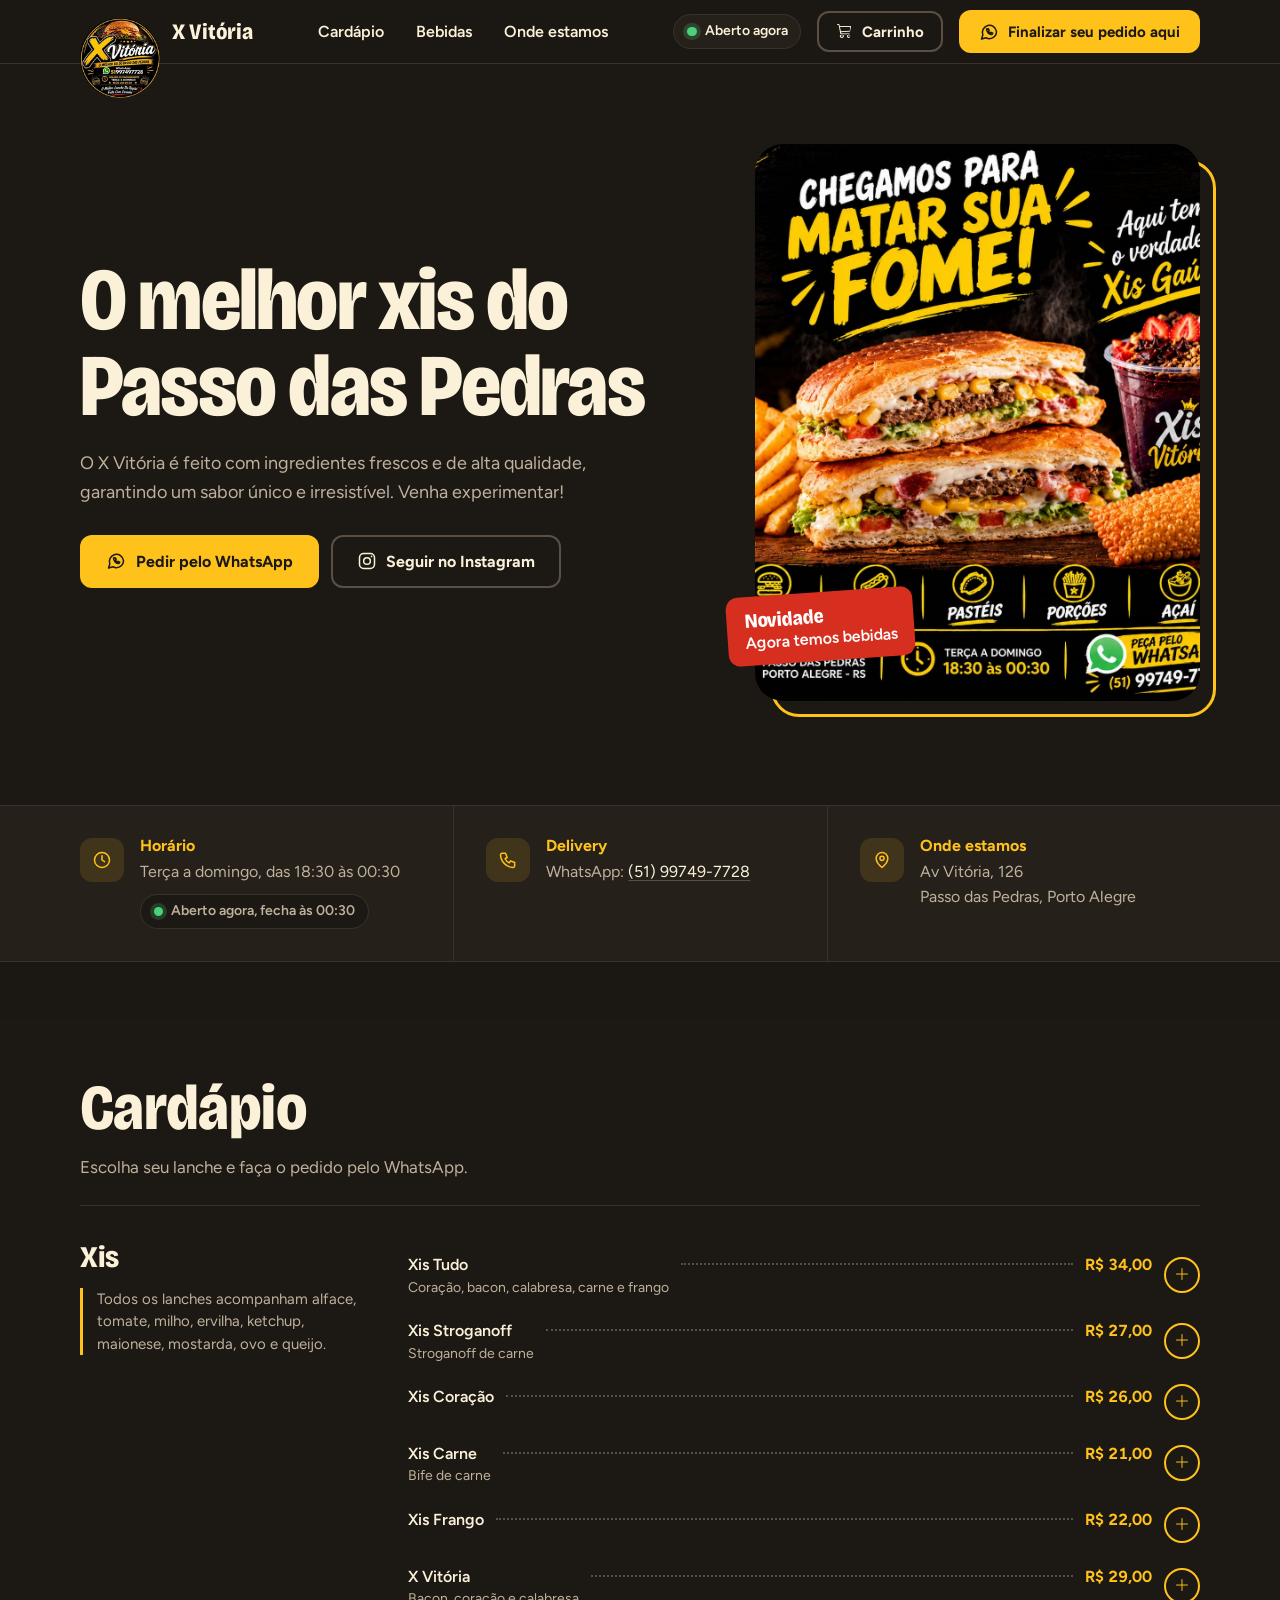
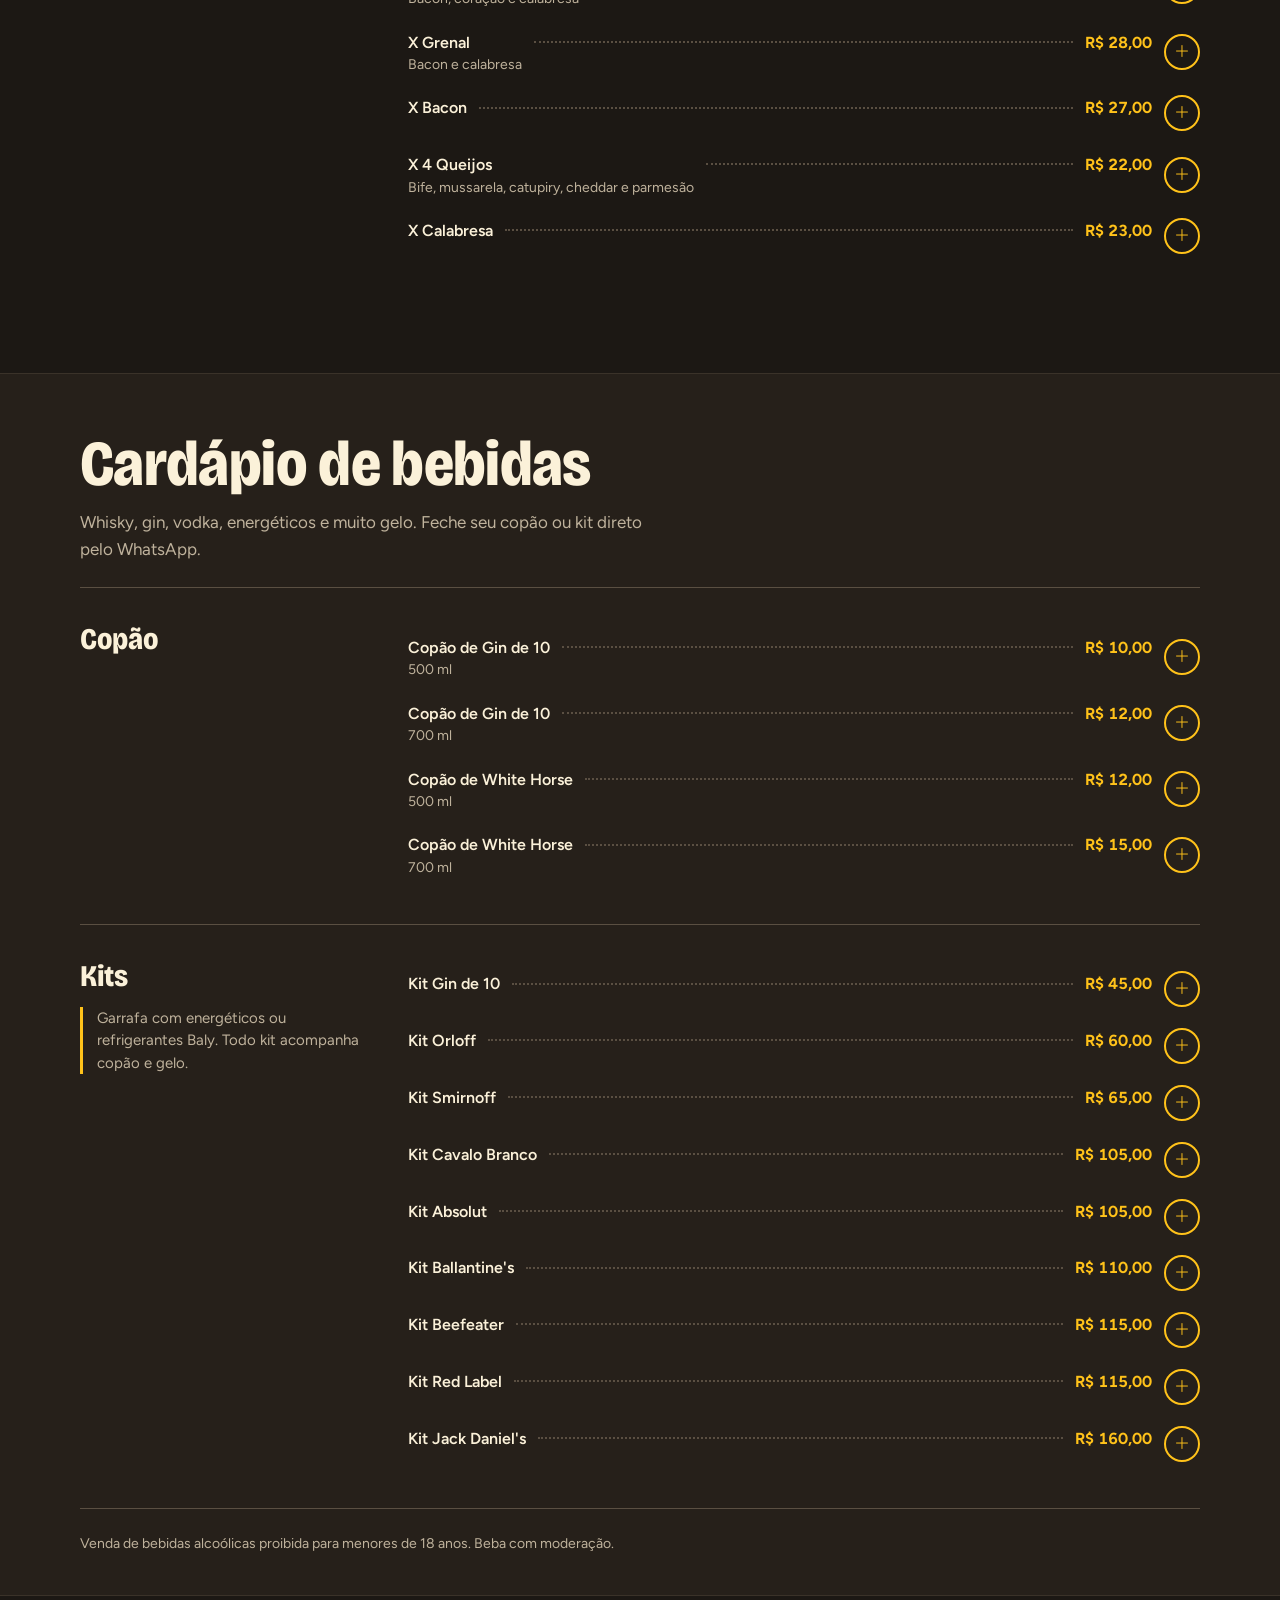
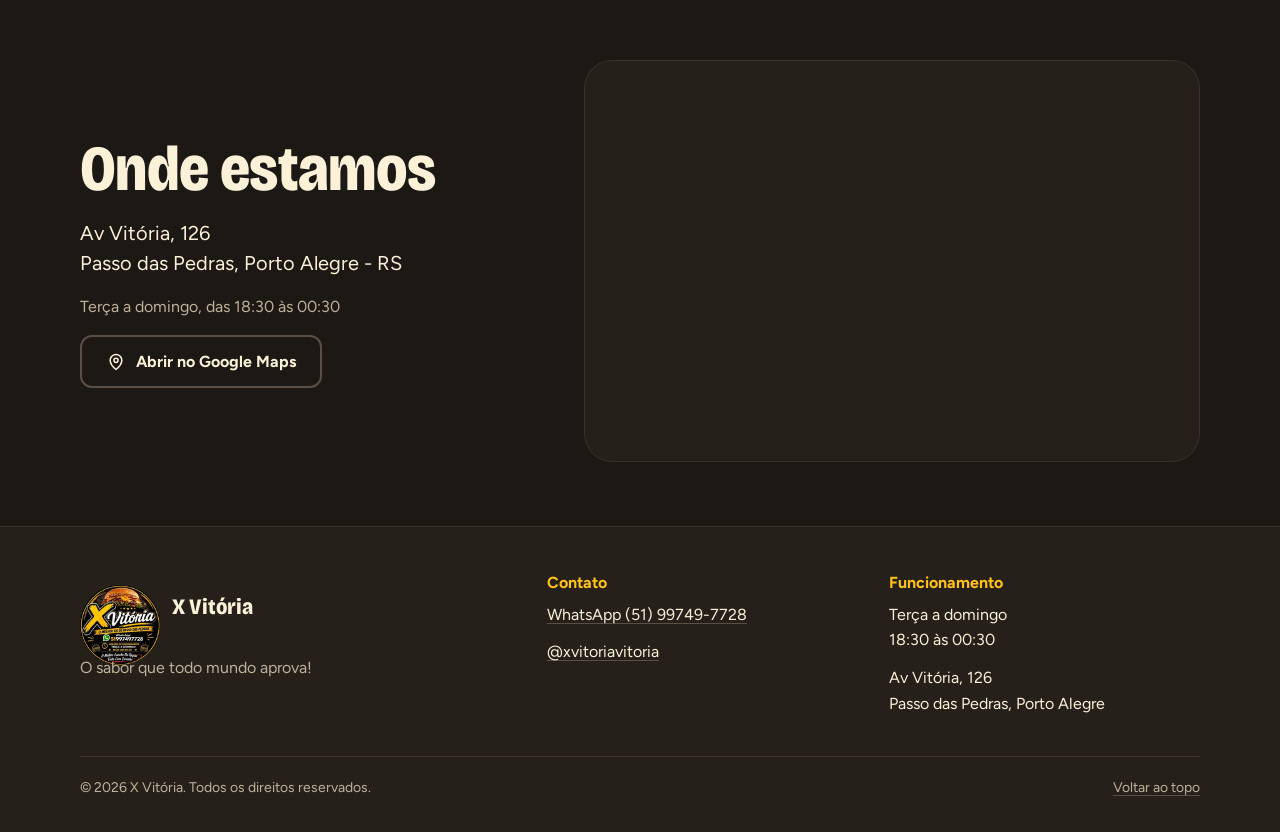
==== commit 2fed7e45: "Update index.html" ====
--- a/index.html
+++ b/index.html
@@ -178,7 +178,7 @@
                         <li><a href="#pasteis">Pastéis</a></li>
                         <li><a href="#torradas">Torradas</a></li>
                         <li><a href="#porcoes">Porções</a></li>
-                        <li><a href="#bebidas-simples">Bebidas simples</a></li>
+                        <li><a href="#bebidas-simples">Bebidas</a></li>
                         <li><a href="#copao">Copão</a></li>
                         <li><a href="#kits">Kits</a></li>
                     </ul>
@@ -226,15 +226,18 @@
                     <div class="categoria" id="pasteis">
                         <div class="categoria-cabecalho">
                             <h3>Pastéis</h3>
-                        </div>
-                        <ul class="lista">
-                            <li class="item"><div class="item-info"><span class="item-nome">Pastel de queijo</span></div><span class="item-pontos" aria-hidden="true"></span><span class="item-preco">R$ 8,50</span></li>
-                            <li class="item"><div class="item-info"><span class="item-nome">Pastel de frango</span></div><span class="item-pontos" aria-hidden="true"></span><span class="item-preco">R$ 8,50</span></li>
-                            <li class="item"><div class="item-info"><span class="item-nome">Pastel de carne</span></div><span class="item-pontos" aria-hidden="true"></span><span class="item-preco">R$ 8,50</span></li>
-                            <li class="item"><div class="item-info"><span class="item-nome">Pastel doce de chocolate</span></div><span class="item-pontos" aria-hidden="true"></span><span class="item-preco">R$ 8,50</span></li>
-                            <li class="item"><div class="item-info"><span class="item-nome">Pastel de chocolate branco</span></div><span class="item-pontos" aria-hidden="true"></span><span class="item-preco">R$ 8,50</span></li>
-                            <li class="item"><div class="item-info"><span class="item-nome">Pastel de chocolate preto</span></div><span class="item-pontos" aria-hidden="true"></span><span class="item-preco">R$ 8,50</span></li>
-                            <li class="item"><div class="item-info"><span class="item-nome">Pastel napolitano</span></div><span class="item-pontos" aria-hidden="true"></span><span class="item-preco">R$ 8,50</span></li>
+                            <p class="categoria-nota">Adicione queijo, mussarela, cheddar ou catupiry por mais R$ 1,50 — pastel com adicional sai por R$ 10,00.</p>
+                        </div>
+                        <ul class="lista">
+                            <li class="item"><div class="item-info"><span class="item-nome">Pastel de Queijo Mussarela</span></div><span class="item-pontos" aria-hidden="true"></span><span class="item-preco">R$ 8,50</span></li>
+                            <li class="item"><div class="item-info"><span class="item-nome">Pastel 4 Queijos</span></div><span class="item-pontos" aria-hidden="true"></span><span class="item-preco">R$ 8,50</span></li>
+                            <li class="item"><div class="item-info"><span class="item-nome">Pastel de Frango</span></div><span class="item-pontos" aria-hidden="true"></span><span class="item-preco">R$ 8,50</span></li>
+                            <li class="item"><div class="item-info"><span class="item-nome">Pastel de Carne</span></div><span class="item-pontos" aria-hidden="true"></span><span class="item-preco">R$ 8,50</span></li>
+                            <li class="item"><div class="item-info"><span class="item-nome">Pastel de Calabresa</span></div><span class="item-pontos" aria-hidden="true"></span><span class="item-preco">R$ 8,50</span></li>
+                            <li class="item"><div class="item-info"><span class="item-nome">Pastel de Chocolate Misto</span></div><span class="item-pontos" aria-hidden="true"></span><span class="item-preco">R$ 8,50</span></li>
+                            <li class="item"><div class="item-info"><span class="item-nome">Pastel de Chocolate Branco</span></div><span class="item-pontos" aria-hidden="true"></span><span class="item-preco">R$ 8,50</span></li>
+                            <li class="item"><div class="item-info"><span class="item-nome">Pastel de Napolitano</span></div><span class="item-pontos" aria-hidden="true"></span><span class="item-preco">R$ 8,50</span></li>
+                            <li class="item"><div class="item-info"><span class="item-nome">Pastel de Prestígio</span></div><span class="item-pontos" aria-hidden="true"></span><span class="item-preco">R$ 8,50</span></li>
                         </ul>
                     </div>
 
@@ -257,24 +260,42 @@
                         <ul class="lista">
                             <li class="item"><div class="item-info"><span class="item-nome">Picadão</span><span class="item-desc">Carne, coração, calabresa, batata frita e pão torrado</span></div><span class="item-pontos" aria-hidden="true"></span><span class="item-preco">R$ 60,00</span></li>
                             <li class="item"><div class="item-info"><span class="item-nome">Fritas sem queijo</span></div><span class="item-pontos" aria-hidden="true"></span><span class="item-preco">R$ 23,00</span></li>
-                            <li class="item"><div class="item-info"><span class="item-nome">Fritas com queijo</span></div><span class="item-pontos" aria-hidden="true"></span><span class="item-preco">R$ 27,00</span></li>
-                            <li class="item"><div class="item-info"><span class="item-nome">Fritas com queijo cheddar e bacon</span></div><span class="item-pontos" aria-hidden="true"></span><span class="item-preco">R$ 33,00</span></li>
+                            <li class="item"><div class="item-info"><span class="item-nome">Fritas com queijo mussarela</span></div><span class="item-pontos" aria-hidden="true"></span><span class="item-preco">R$ 27,00</span></li>
+                            <li class="item"><div class="item-info"><span class="item-nome">Fritas com queijo, cheddar e bacon</span></div><span class="item-pontos" aria-hidden="true"></span><span class="item-preco">R$ 33,00</span></li>
                             <li class="item"><div class="item-info"><span class="item-nome">Fritas com queijo e calabresa</span></div><span class="item-pontos" aria-hidden="true"></span><span class="item-preco">R$ 33,00</span></li>
                         </ul>
                     </div>
 
                     <div class="categoria" id="bebidas-simples">
                         <div class="categoria-cabecalho">
-                            <h3>Bebidas simples</h3>
-                        </div>
-                        <ul class="lista">
-                            <li class="item"><div class="item-info"><span class="item-nome">Refrigerante 2L</span></div><span class="item-pontos" aria-hidden="true"></span><span class="item-preco">R$ 10,00</span></li>
+                            <h3>Bebidas</h3>
+                            <p class="categoria-nota">Temos Skol e Polar de cerveja!</p>
+                        </div>
+
+                      
+                        <ul class="lista">
                             <li class="item"><div class="item-info"><span class="item-nome">Coca-Cola 2L</span></div><span class="item-pontos" aria-hidden="true"></span><span class="item-preco">R$ 13,00</span></li>
-                            <li class="item"><div class="item-info"><span class="item-nome">Água sem gás</span></div><span class="item-pontos" aria-hidden="true"></span><span class="item-preco">R$ 10,00</span></li>
-                            <li class="item"><div class="item-info"><span class="item-nome">Água com gás</span></div><span class="item-pontos" aria-hidden="true"></span><span class="item-preco">R$ 10,00</span></li>
+                            <li class="item"><div class="item-info"><span class="item-nome">Coca-Cola Zero 2L</span></div><span class="item-pontos" aria-hidden="true"></span><span class="item-preco">R$ 13,00</span></li>
+                            <li class="item"><div class="item-info"><span class="item-nome">Guaraná Fruki 2L</span></div><span class="item-pontos" aria-hidden="true"></span><span class="item-preco">R$ 10,00</span></li>
+                            <li class="item"><div class="item-info"><span class="item-nome">Fanta Uva 2L</span></div><span class="item-pontos" aria-hidden="true"></span><span class="item-preco">R$ 10,00</span></li>
+                            <li class="item"><div class="item-info"><span class="item-nome">Fanta Laranja 2L</span></div><span class="item-pontos" aria-hidden="true"></span><span class="item-preco">R$ 10,00</span></li>
+                            <li class="item"><div class="item-info"><span class="item-nome">Sprite 2L</span></div><span class="item-pontos" aria-hidden="true"></span><span class="item-preco">R$ 10,00</span></li>
+                            <li class="item"><div class="item-info"><span class="item-nome">Pepsi 2L</span></div><span class="item-pontos" aria-hidden="true"></span><span class="item-preco">R$ 10,00</span></li>
+                        </ul>
+
+                     
+                        <ul class="lista">
+                            <li class="item"><div class="item-info"><span class="item-nome">Coca-Cola lata</span></div><span class="item-pontos" aria-hidden="true"></span><span class="item-preco">R$ 6,00</span></li>
+                            <li class="item"><div class="item-info"><span class="item-nome">Coca-Cola Zero lata</span></div><span class="item-pontos" aria-hidden="true"></span><span class="item-preco">R$ 6,00</span></li>
+                            <li class="item"><div class="item-info"><span class="item-nome">Guaraná Fruki lata</span></div><span class="item-pontos" aria-hidden="true"></span><span class="item-preco">R$ 6,00</span></li>
+                        </ul>
+
+                        
+                        <ul class="lista">
+                            <li class="item"><div class="item-info"><span class="item-nome">Água sem gás</span></div><span class="item-pontos" aria-hidden="true"></span><span class="item-preco">R$ 3,00</span></li>
+                            <li class="item"><div class="item-info"><span class="item-nome">Água com gás</span></div><span class="item-pontos" aria-hidden="true"></span><span class="item-preco">R$ 3,00</span></li>
                             <li class="item"><div class="item-info"><span class="item-nome">Cerveja litrão</span></div><span class="item-pontos" aria-hidden="true"></span><span class="item-preco">R$ 12,00</span></li>
-                            <li class="item"><div class="item-info"><span class="item-nome">Cerveja lata</span></div><span class="item-pontos" aria-hidden="true"></span><span class="item-preco">R$ 6,00</span></li>
-                            <li class="item"><div class="item-info"><span class="item-nome">Refrigerante lata</span></div><span class="item-pontos" aria-hidden="true"></span><span class="item-preco">R$ 5,00</span></li>
+                            <li class="item"><div class="item-info"><span class="item-nome">Cerveja latão</span></div><span class="item-pontos" aria-hidden="true"></span><span class="item-preco">R$ 6,00</span></li>
                         </ul>
                     </div>
                 </div>
@@ -399,4 +420,4 @@
 
     <script src="script.js"></script>
 </body>
-</html>+</html>
